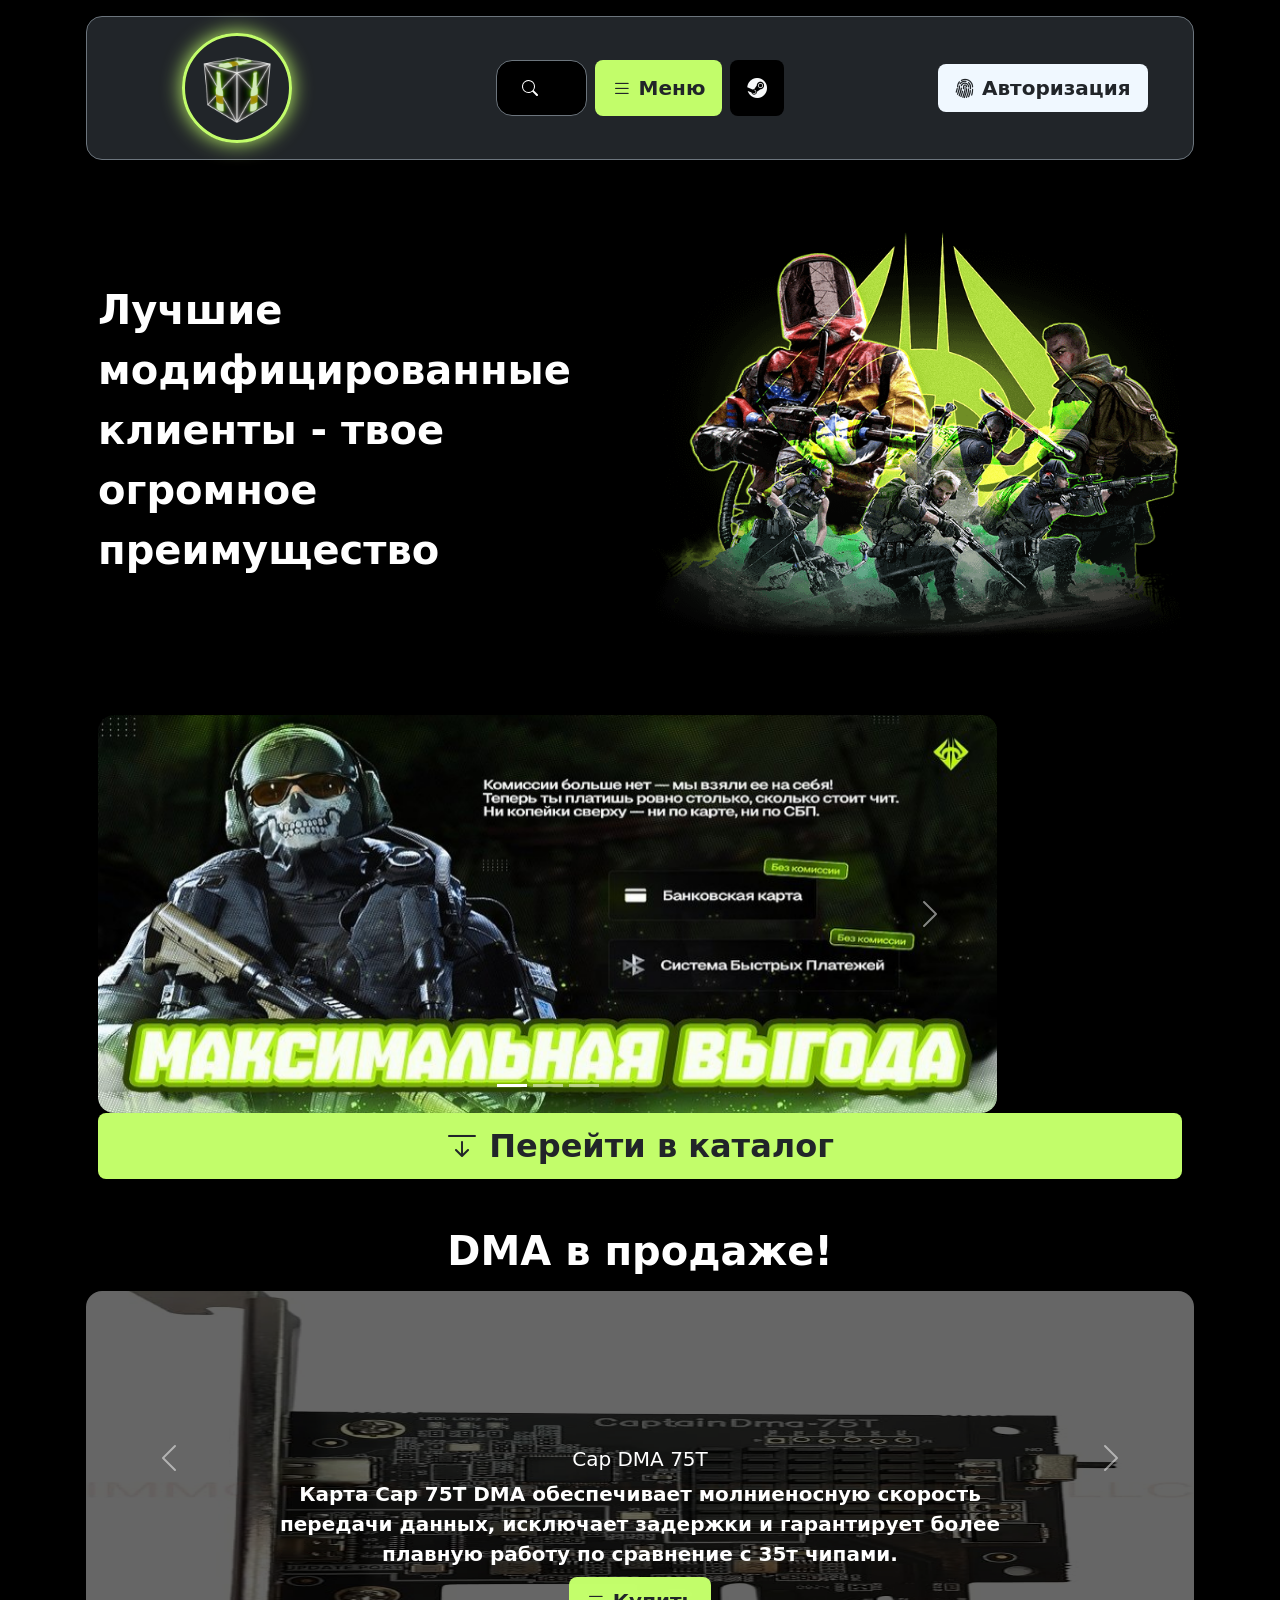
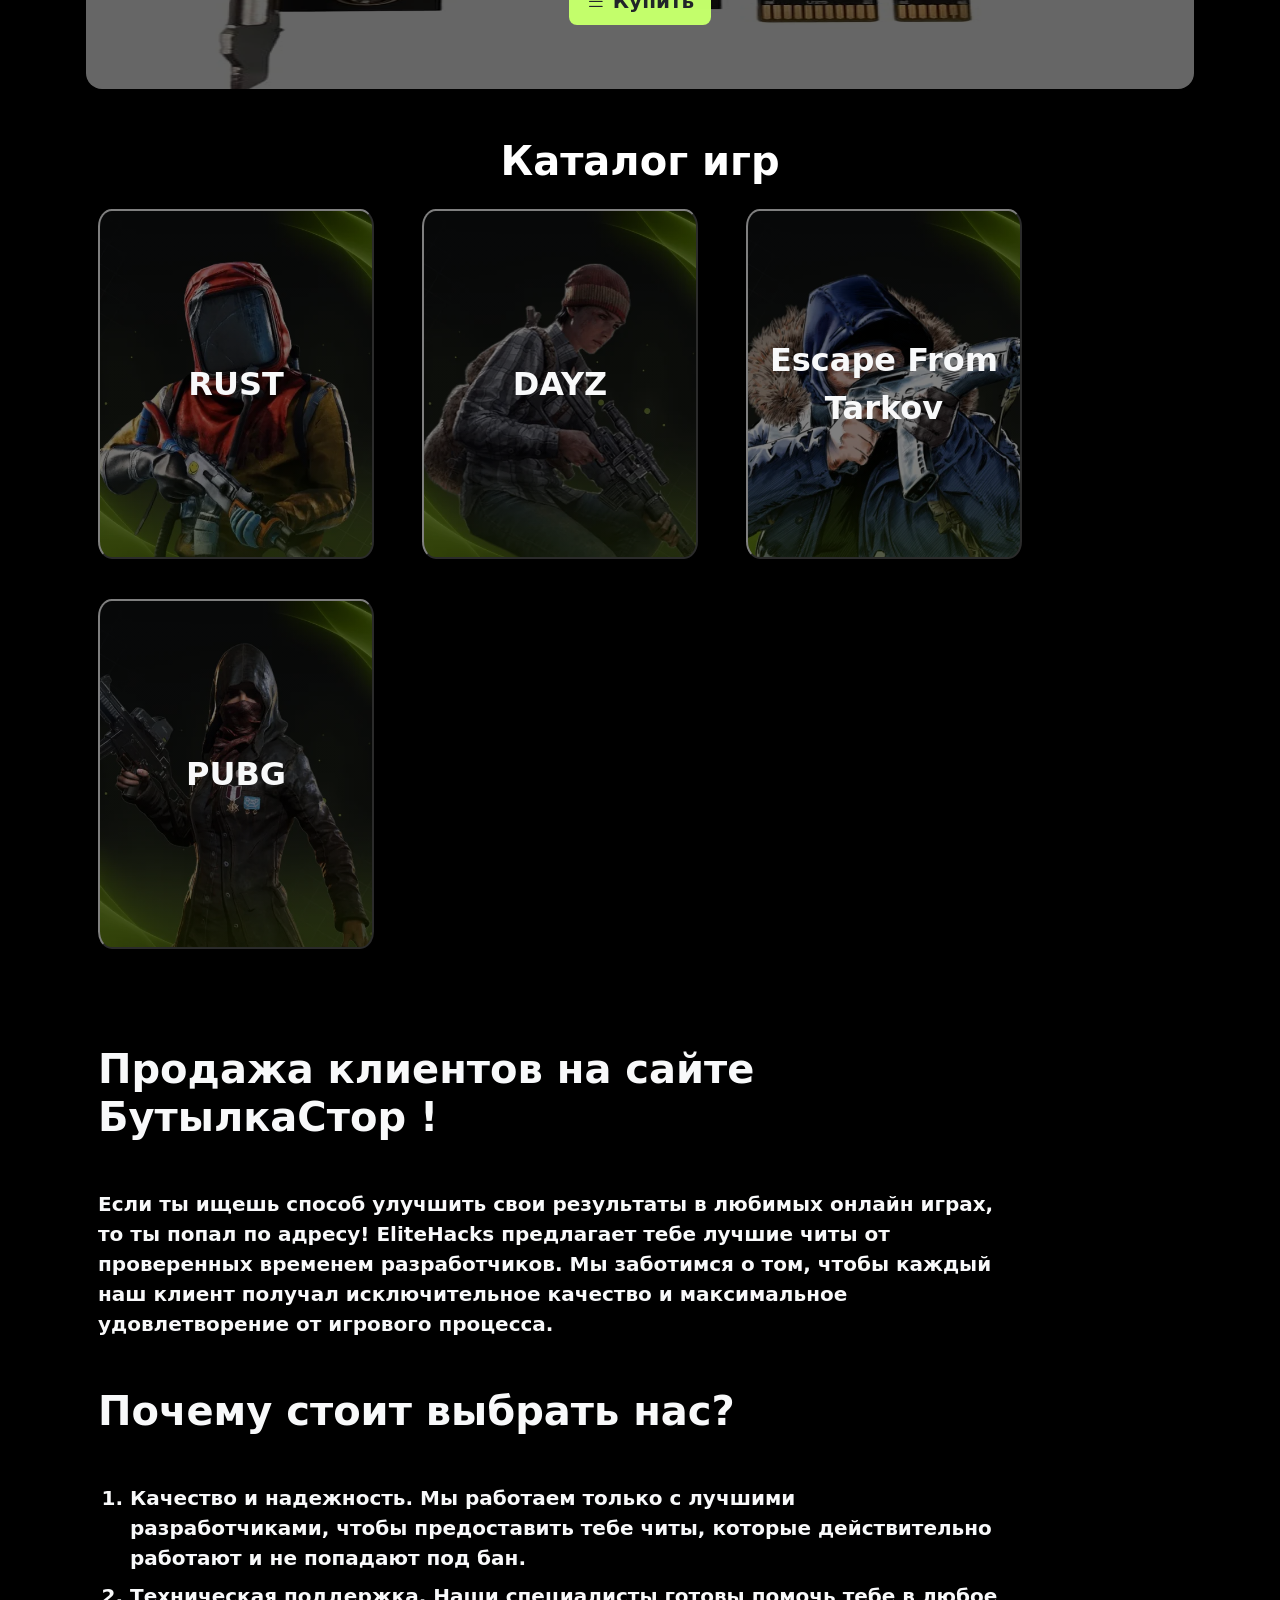
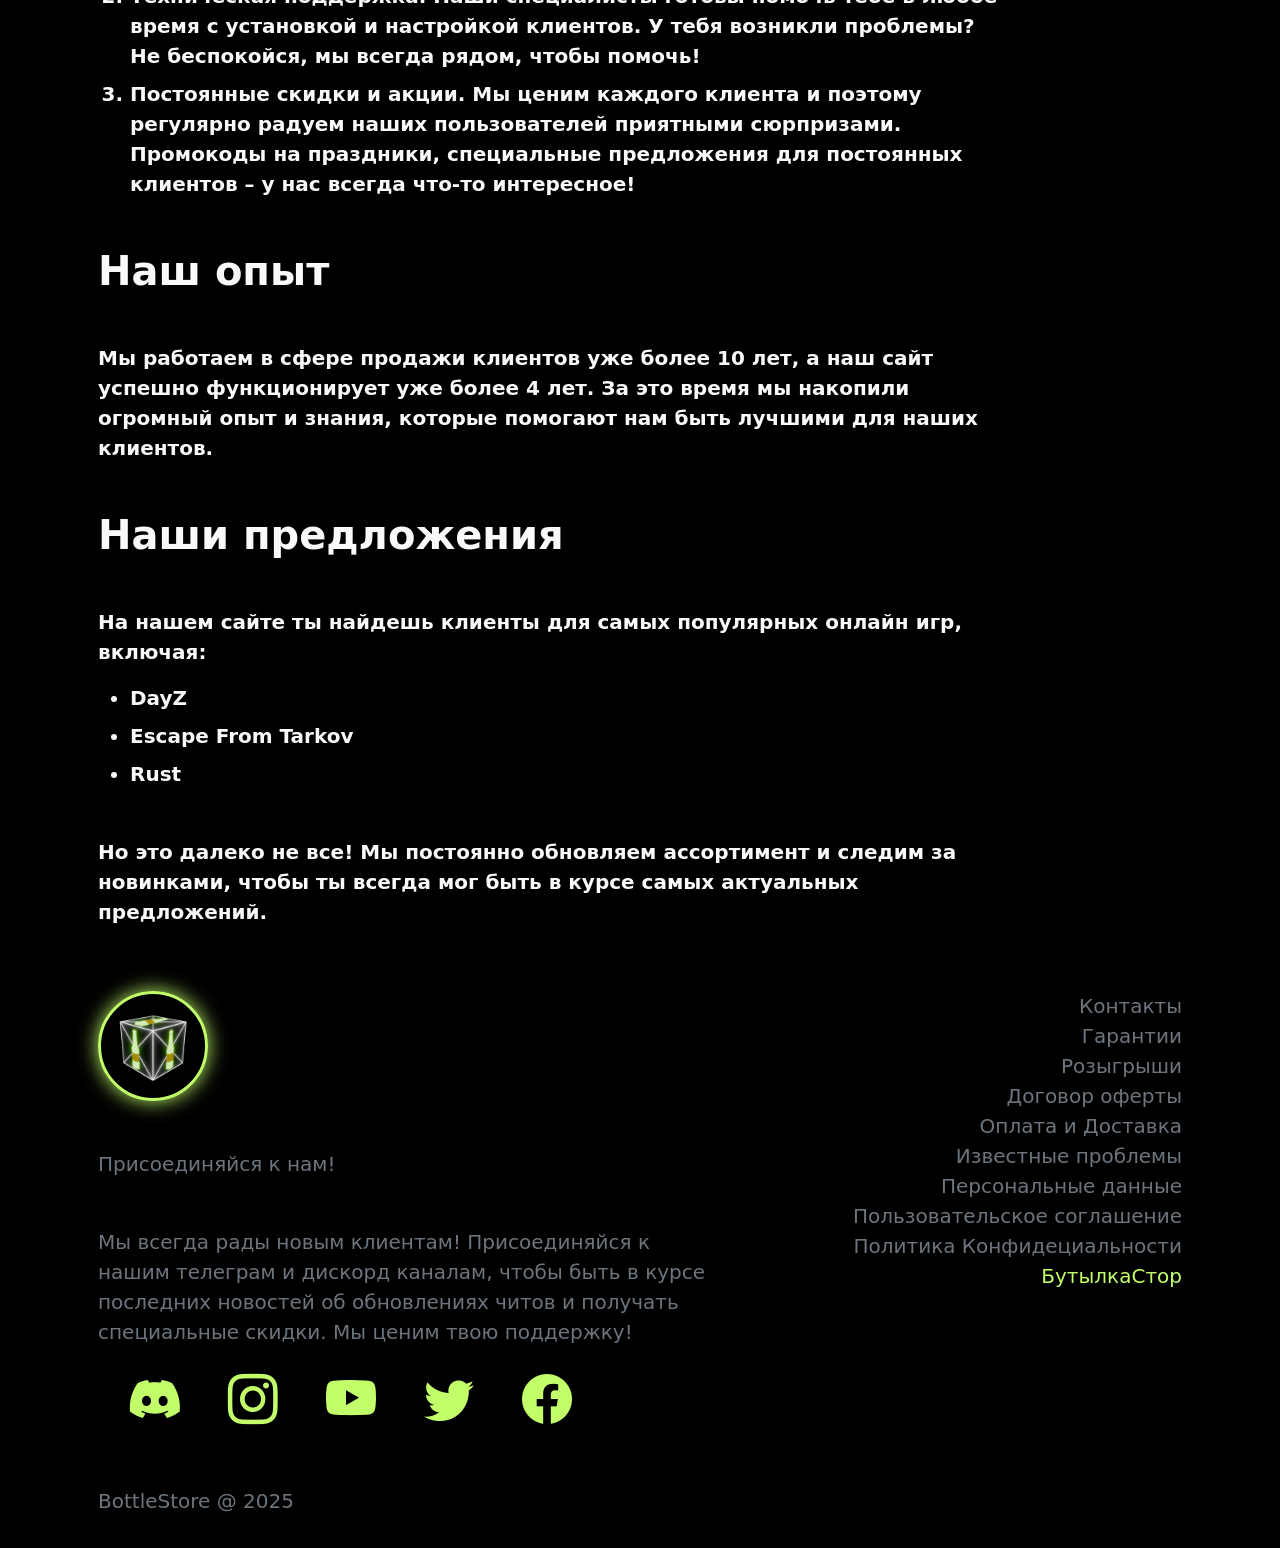
==== main.html @ 8db5f469 "Вёрстка" ====
<!DOCTYPE html>
<html lang="ru">
  <head>
    <meta charset="UTF-8" />
    <meta name="viewport" content="width=device-width, initial-scale=1.0" />
    <link rel="icon" type="image/png" href="img/logo.png" />
    <title>БутылкаСтор</title>
    <link
      rel="stylesheet"
      href="https://cdn.jsdelivr.net/npm/bootstrap@5.3.0/dist/css/bootstrap.min.css"
    />
    <link
      rel="stylesheet"
      href="https://cdn.jsdelivr.net/npm/bootstrap-icons@1.10.0/font/bootstrap-icons.css"
    />
    <link rel="stylesheet" href="css/main.css" />
  </head>
  <body>
    <!-- Контент контейнер -->
    <div class="content container p-3">
      <header
        class="container-fluid border border-secondary rounded-4 p-3 bg-dark"
      >
        <div class="container text-center">
          <div class="row align-items-center">
            <!-- Контейнер с логотипом -->
            <div class="col d-flex justify-content-center">
              <div class="borderLogo">
                <img src="img/logo.png" class="w-100 h-100" alt="Логотип" />
              </div>
            </div>
            <!-- Контейнер с кнопками для навигации -->
            <div class="col-md-6 d-flex justify-content-center gap-2">
              <!-- Кнопка поиска -->
              <nav
                class="navbar bg-black border border-secondary rounded-4 test1"
              >
                <form class="container-fluid">
                  <div class="input-group">
                    <span
                      class="input-group-text bg-black text-light border border-black"
                      id="basic-addon1"
                      ><svg
                        xmlns="http://www.w3.org/2000/svg"
                        width="16"
                        height="16"
                        fill="currentColor"
                        class="bi bi-search"
                        viewBox="0 0 16 16"
                      >
                        <path
                          d="M11.742 10.344a6.5 6.5 0 1 0-1.397 1.398h-.001q.044.06.098.115l3.85 3.85a1 1 0 0 0 1.415-1.414l-3.85-3.85a1 1 0 0 0-.115-.1zM12 6.5a5.5 5.5 0 1 1-11 0 5.5 5.5 0 0 1 11 0"
                        />
                      </svg>
                    </span>
                    <input
                      type="search"
                      class="form-control bg-black text-light border border-black searchInput fw-bold"
                      placeholder="Поисковый запрос"
                      aria-describedby="basic-addon1"
                    />
                  </div>
                </form>
              </nav>
              <!-- Кнопка меню -->
              <button
                class="btn btn-lg color-btn glow-btn bi-list fw-bold"
                type="submit"
              >
                Меню
              </button>
              <!-- Кнопка пополнение по стиму -->
              <button
                class="btn btn-lg glow-btn bi-steam bg-black text-light"
                type="submit"
              ></button>
            </div>
            <!-- Контейнер с кнопкой авторизации -->
            <div class="col d-flex justify-content-center">
              <button
                class="btn-auth btn btn-lg glow-btn bi-list bi-fingerprint fw-bold"
                data-bs-toggle="modal"
                data-bs-target="#authModal"
                type="submit"
              >
                Авторизация
              </button>
            </div>
          </div>
        </div>
      </header>
      <!-- Промо секция -->
      <div class="container text-start pt-5 fs-1 fw-bold">
        <div class="row">
          <div class="col text-start d-flex align-items-center">
            <p>Лучшие модифицированные клиенты - твое огромное преимущество</p>
          </div>
          <div class="col">
            <img src="img/promo-image.png" class="w-100 h-100" alt="Логотип" />
          </div>
        </div>
      </div>
      <!-- Контейнер со слайдером и кнопкой -->
      <div class="container pt-5 fs-3 fw-bold">
        <div class="row">
          <!-- Колонка со слайдером -->
          <div class="col-md-10">
            <div id="carouselExampleCaptions" class="carousel slide">
              <!-- Контейнер с кнопками индикаторами снизу слайдеров -->
              <div class="carousel-indicators">
                <!-- Кнопка индикации 1 -->
                <button
                  type="button"
                  data-bs-target="#carouselExampleCaptions"
                  data-bs-slide-to="0"
                  class="active"
                  aria-current="true"
                  aria-label="Slide 1"
                ></button>
                <!-- Кнопка индикации 2 -->
                <button
                  class="sliderShadow"
                  type="button"
                  data-bs-target="#carouselExampleCaptions"
                  data-bs-slide-to="1"
                  aria-label="Slide 2"
                ></button>
                <!-- Кнопка индикации 3 -->
                <button
                  type="button"
                  data-bs-target="#carouselExampleCaptions"
                  data-bs-slide-to="2"
                  aria-label="Slide 3"
                ></button>
              </div>
              <!-- Контейнер со слайдерами -->
              <div class="carousel-inner rounded-4">
                <!-- Слайдер 1 -->
                <div class="carousel-item active">
                  <img src="img/slide1.jpeg" class="d-block w-100" alt="..." />
                </div>
                <!-- Слайдер 2 -->
                <div class="carousel-item">
                  <img src="img/slide2.jpeg" class="d-block w-100" alt="..." />
                </div>
                <!-- Слайдер 3 -->
                <div class="carousel-item">
                  <img src="img/slide3.jpeg" class="d-block w-100" alt="..." />
                </div>
              </div>
              <!-- Кнопка предыдущий слайдер -->
              <button
                class="carousel-control-prev"
                type="button"
                data-bs-target="#carouselExampleCaptions"
                data-bs-slide="prev"
              >
                <span
                  class="carousel-control-prev-icon"
                  aria-hidden="true"
                ></span>
                <span class="visually-hidden">Предыдущий</span>
              </button>
              <!-- Кнопка следующий слайдер -->
              <button
                class="carousel-control-next"
                type="button"
                data-bs-target="#carouselExampleCaptions"
                data-bs-slide="next"
              >
                <span
                  class="carousel-control-next-icon"
                  aria-hidden="true"
                ></span>
                <span class="visually-hidden">Следующий</span>
              </button>
            </div>
          </div>
          <!-- Колонка справа от слайдера -->
          <div class="col">
            <button
              class="glow-btn btn w-100 h-100 btn-lg color-btn glow-btn fw-bold fs-2 bi-arrow-bar-down"
              type="submit"
            >
              Перейти в каталог
            </button>
          </div>
        </div>
      </div>
      <!-- Контейнер DMA предложений -->
      <div
        id="productCarousel"
        class="carousel slide mt-5 text-center"
        data-bs-ride="carousel"
        data-bs-interval="5000"
      >
        <h2 class="fw-bold fs-1 mb-3">DMA в продаже!</h2>
        <div class="carousel-inner rounded-4 fw-bold fs-5 mb-3">
          <div class="carousel-item active">
            <img src="img/dma1.png" class="d-block w-100" />
            <div
              class="carousel-caption d-flex flex-column align-items-center justify-content-end text-center text-white mb-4"
            >
              <h5>Cap DMA 75T</h5>
              <p class="mb-2">
                Карта Cap 75T DMA обеспечивает молниеносную скорость передачи
                данных, исключает задержки и гарантирует более плавную работу по
                сравнение с 35т чипами.
              </p>
              <button class="btn btn-lg color-btn glow-btn bi-list fw-bold">
                Купить
              </button>
            </div>
          </div>
          <div class="carousel-item">
            <img src="img/dma2.png" class="d-block w-100" />
            <div
              class="carousel-caption d-flex flex-column align-items-center justify-content-end text-center text-white mb-4"
            >
              <h5>StarkDMA 75T</h5>
              <p class="mb-2">
                StarkDMA 75t обеспечивает молниеносную скорость передачи данных,
                исключает задержки и гарантирует более плавную работу по
                сравнение с 35т чипами на (3-7% выше по факту)
              </p>
              <button class="btn btn-lg color-btn glow-btn bi-list fw-bold">
                Купить
              </button>
            </div>
          </div>
          <div class="carousel-item">
            <img src="img/dma3.png" class="d-block w-100" />
            <div
              class="carousel-caption d-flex flex-column align-items-center justify-content-end text-center text-white mb-4"
            >
              <h5>Captain DMA 4.0</h5>
              <p class="mb-2">
                Плата Captain DMA 4-го поколения PCIe содержит чип FPGA серии
                Xilinx® 7 Artix-7 35T, который обеспечивает плавную и быструю
                обработку данных.
              </p>
              <button class="btn btn-lg color-btn glow-btn bi-list fw-bold">
                Купить
              </button>
            </div>
          </div>
        </div>
        <button
          class="carousel-control-prev"
          type="button"
          data-bs-target="#productCarousel"
          data-bs-slide="prev"
        >
          <span class="carousel-control-prev-icon" aria-hidden="true"></span>
          <span class="visually-hidden">Назад</span>
        </button>
        <button
          class="carousel-control-next"
          type="button"
          data-bs-target="#productCarousel"
          data-bs-slide="next"
        >
          <span class="carousel-control-next-icon" aria-hidden="true"></span>
          <span class="visually-hidden">Вперёд</span>
        </button>
      </div>
      <!-- Контейнер каталога -->
      <h2 class="container-fluid text-center mt-5 fw-bold fs-1">Каталог игр</h2>
      <div class="container d-flex justify-content-center">
        <div class="row gap-4">
          <div class="cardHW col-6 col-sm-4 w-40 mt-3">
            <button
              style="
                background-image: linear-gradient(
                    rgba(0, 0, 0, 0.5),
                    rgba(0, 0, 0, 0.5)
                  ),
                  url('img/card1.png');
                background-repeat: no-repeat;
                background-position: center;
                background-size: cover;
              "
              class="card-btn w-100 h-100 text-light fw-bold fs-2"
              type="submit"
            >
              RUST
            </button>
          </div>
          <div class="cardHW col-6 col-sm-4 w-40 mt-3">
            <button
              style="
                background-image: linear-gradient(
                    rgba(0, 0, 0, 0.5),
                    rgba(0, 0, 0, 0.5)
                  ),
                  url('img/card2.png');
                background-repeat: no-repeat;
                background-position: center;
                background-size: cover;
              "
              class="card-btn w-100 h-100 text-light fw-bold fs-2"
              type="submit"
            >
              DAYZ
            </button>
          </div>
          <div class="cardHW col-6 col-sm-4 w-40 mt-3">
            <button
              style="
                background-image: linear-gradient(
                    rgba(0, 0, 0, 0.5),
                    rgba(0, 0, 0, 0.5)
                  ),
                  url('img/card3.png');
                background-repeat: no-repeat;
                background-position: center;
                background-size: cover;
              "
              class="card-btn w-100 h-100 text-light fw-bold fs-2"
              type="submit"
            >
              Escape From Tarkov
            </button>
          </div>
          <div class="cardHW col-6 col-sm-4 w-40 mt-3">
            <button
              style="
                background-image: linear-gradient(
                    rgba(0, 0, 0, 0.5),
                    rgba(0, 0, 0, 0.5)
                  ),
                  url('img/card4.png');
                background-repeat: no-repeat;
                background-position: center;
                background-size: cover;
              "
              class="card-btn w-100 h-100 text-light fw-bold fs-2"
              type="submit"
            >
              PUBG
            </button>
          </div>
        </div>
      </div>
      <!-- Контейнер информации -->
      <div class="container mt-5 fs-5">
        <div class="row justify-content-start">
          <div class="col-md-10 text-start">
            <!-- Первая инфа -->
            <h2 class="mt-5 text-light fs-1 fw-bold">
              Продажа клиентов на сайте БутылкаСтор !
            </h2>
            <p class="mt-5 text-light fw-bold">
              Если ты ищешь способ улучшить свои результаты в любимых онлайн
              играх, то ты попал по адресу! EliteHacks предлагает тебе лучшие
              читы от проверенных временем разработчиков. Мы заботимся о том,
              чтобы каждый наш клиент получал исключительное качество и
              максимальное удовлетворение от игрового процесса.
            </p>
            <!-- Вторая инфа -->
            <h2 class="mt-5 text-light fs-1 fw-bold">
              Почему стоит выбрать нас?
            </h2>
            <ol class="mt-5 text-light fw-bold">
              <li class="mt-2 text-light fw-bold">
                Качество и надежность. Мы работаем только с лучшими
                разработчиками, чтобы предоставить тебе читы, которые
                действительно работают и не попадают под бан.
              </li>
              <li class="mt-2 text-light fw-bold">
                Техническая поддержка. Наши специалисты готовы помочь тебе в
                любое время с установкой и настройкой клиентов. У тебя возникли
                проблемы? Не беспокойся, мы всегда рядом, чтобы помочь!
              </li>
              <li class="mt-2 text-light fw-bold">
                Постоянные скидки и акции. Мы ценим каждого клиента и поэтому
                регулярно радуем наших пользователей приятными сюрпризами.
                Промокоды на праздники, специальные предложения для постоянных
                клиентов – у нас всегда что-то интересное!
              </li>
            </ol>
            <!-- Третья инфа -->
            <h2 class="mt-5 text-light fs-1 fw-bold">Наш опыт</h2>
            <p class="mt-5 text-light fw-bold">
              Мы работаем в сфере продажи клиентов уже более 10 лет, а наш сайт
              успешно функционирует уже более 4 лет. За это время мы накопили
              огромный опыт и знания, которые помогают нам быть лучшими для
              наших клиентов.
            </p>
            <!-- Четвертая инфа -->
            <h2 class="mt-5 text-light fs-1 fw-bold">Наши предложения</h2>
            <p class="mt-5 text-light fw-bold">
              На нашем сайте ты найдешь клиенты для самых популярных онлайн игр,
              включая:
            </p>
            <ul>
              <li class="mt-2 text-light fw-bold">DayZ</li>
              <li class="mt-2 text-light fw-bold">Escape From Tarkov</li>
              <li class="mt-2 text-light fw-bold">Rust</li>
            </ul>
            <p class="mt-5 text-light fw-bold">
              Но это далеко не все! Мы постоянно обновляем ассортимент и следим
              за новинками, чтобы ты всегда мог быть в курсе самых актуальных
              предложений.
            </p>
          </div>
        </div>
      </div>
      <!-- Подвал -->
      <footer>
        <div class="container mt-5 fs-5">
          <div class="row justify-content-start">
            <div class="col-md-7 text-start">
              <div class="borderLogo">
                <img src="img/logo.png" class="w-100 h-100" alt="Логотип" />
              </div>
              <p class="mt-5 text-secondary">Присоединяйся к нам!</p>
              <p class="mt-5 text-secondary">
                Мы всегда рады новым клиентам! Присоединяйся к нашим телеграм и
                дискорд каналам, чтобы быть в курсе последних новостей об
                обновлениях читов и получать специальные скидки. Мы ценим твою
                поддержку!
              </p>
              <ul class="d-flex gap-5">
                <i class="bi bi-discord iconColor"></i>
                <i class="bi bi-instagram iconColor"></i>
                <i class="bi bi-youtube iconColor"></i>
                <i class="bi bi-twitter iconColor"></i>
                <i class="bi bi-facebook iconColor"></i>
              </ul>
              <p class="mt-5 text-secondary">BottleStore @ 2025</p>
            </div>
            <div class="col-md-5 text-end">
              <ul>
                <li><a class="text-secondary" href="#">Контакты</a></li>
                <li><a class="text-secondary" href="#">Гарантии</a></li>
                <li><a class="text-secondary" href="#">Розыгрыши</a></li>
                <li><a class="text-secondary" href="#">Договор оферты</a></li>
                <li>
                  <a class="text-secondary" href="#">Оплата и Доставка</a>
                </li>
                <li>
                  <a class="text-secondary" href="#">Известные проблемы</a>
                </li>
                <li>
                  <a class="text-secondary" href="#">Персональные данные</a>
                </li>
                <li>
                  <a class="text-secondary" href="#"
                    >Пользовательское соглашение</a
                  >
                </li>
                <li>
                  <a class="text-secondary" href="#"
                    >Политика Конфидециальности</a
                  >
                </li>
                <li>
                  <a style="color: rgba(196, 255, 107, 0.993)" href="#"
                    >БутылкаСтор</a
                  >
                </li>
              </ul>
            </div>
          </div>
        </div>
      </footer>
      <!-- Модальные окна -->
      <div
        class="modal fade"
        id="authModal"
        tabindex="-1"
        aria-labelledby="authModalLabel"
        aria-hidden="true"
      >
        <div class="modal-dialog modal-dialog-centered">
          <div class="modal-dialog">
            <div
              class="modal-content d-flex justify-content-center text-center bg-dark p-3"
            >
              <div class="card-header text-start">
                <h5 class="text-secondary fs-4">Авторизация</h5>
              </div>
              <div class="modal-body fs-5">
                <div class="container-fluid">
                  <div class="d-flex w-50 text-start gap-5">
                    <i class="bi bi-emoji-sunglasses iconColor"></i>
                    <h2 class="textColor">Добро пожаловать!</h2>
                  </div>
                  <div class="mb-3">
                    <label for="email" class="form-label"
                      >Введите вашу почту:</label
                    >
                    <input
                      type="email"
                      class="form-control w-75 mx-auto p-2 fs-5 bg-dark AuthInput text-light"
                      id="email"
                      name="email"
                      placeholder="Введите ваш Email адрес"
                      required
                    />
                  </div>
                  <div class="mb-3">
                    <label for="password" class="form-label"
                      >Введите ваш пароль:</label
                    >
                    <input
                      type="password"
                      class="form-control w-75 mx-auto p-2 fs-5 bg-dark AuthInput text-light"
                      id="password"
                      name="password"
                      placeholder="Введите ваш пароль"
                      required
                    />
                  </div>
                </div>
              </div>
              <div class="modal-footer d-flex justify-content-center">
                <button
                  type="button"
                  class="btn btn-lg bg-primary color-btn glow-btn fw-bold"
                >
                  Войти
                </button>
                <button
                  type="button"
                  class="btn btn-lg bg-danger color-btn glow-btn fw-bold"
                >
                  Зарегистрироваться
                </button>
              </div>
            </div>
          </div>
        </div>
      </div>
      <!-- Конец контент контейнера -->
    </div>
    <!-- Подключение скриптов -->
    <script src="https://thecode.media/wp-content/uploads/2019/12/snowfall2020.js"></script>
    <script
      src="https://cdn.jsdelivr.net/npm/bootstrap@5.3.8/dist/js/bootstrap.bundle.min.js"
      integrity="sha384-FKyoEForCGlyvwx9Hj09JcYn3nv7wiPVlz7YYwJrWVcXK/BmnVDxM+D2scQbITxI"
      crossorigin="anonymous"
    ></script>
    <script src="js/script.js"></script>
  </body>
</html>
---- css/main.css ----
* {
  box-sizing: border-box;
  margin: 0;
  padding: 0;
  color: white;
}
body {
  min-height: 100vh;
  background-color: #0e0f11;
  margin: 0;
  padding: 0;
  background: #000;
  color: white;
  min-height: 200vh;
  overflow-x: hidden;
}
header {
  color: whitesmoke;
}
.borderLogo {
  display: flex;
  justify-content: center;
  align-items: center;
  width: 110px;
  height: 110px;
  border: solid 3px rgba(196, 255, 107, 0.993);
  border-radius: 100%;
  box-shadow: 0px 0px 20px rgba(196, 255, 107, 0.993);
}
.color-btn {
  background-color: rgba(196, 255, 107, 0.993);
}
.btn {
  transition: box-shadow 0.3s ease, background-color 0.3 ease !important;
}

.btn:hover,
.btn:focus,
.btn:active,
.btn.active {
  background-color: rgba(196, 255, 107, 0.993) !important;
  color: #222222 !important;
  border-color: rgba(196, 255, 107, 0.993) !important;
  box-shadow: 0px 0px 15px rgba(196, 255, 107, 0.993) !important;
  transition: all 0.3s linear;
}
/* Класс для инпута */
.searchInput,
.searchInput::placeholder {
  padding-left: 10px;
  box-shadow: none !important;
  color: white;
  border: none;
}
.searchInput {
  width: 1px !important;
}
.test1:hover {
  .searchInput {
    width: 150px !important;
  }
}
.searchInput:hover {
  width: 100px;
}
.btn-auth {
  background-color: aliceblue;
}
/* Для слайдера */
.carousel-item img {
  width: 958px;
  height: 398px;
}
/* Для карточек каталога */
.cardHW {
  width: 300px;
  height: 350px;
}
.card-btn {
  background: transparent;
  border: 3px solid rgba(128, 128, 128, 0.993) transparent;
  border-color: rgba(128, 128, 128, 0.993);
  border-radius: 5%;
  transition: 0.3s ease;
}
.card-btn:hover {
  border-color: rgba(196, 255, 107, 0.993);
}
/* Цвет для текста */
.textColor {
  color: rgba(196, 255, 107, 0.993);
  text-shadow: 0px 0px 15px rgba(196, 255, 107, 0.993);
}
/* Настройки для иконок */
.iconColor {
  color: rgba(196, 255, 107, 0.993);
  text-shadow: transparent;
  font-size: 50px;
  transition: 0.3s ease;
}
.iconColor:hover {
  text-shadow: 0px 0px 30px rgba(196, 255, 107, 0.993);
  cursor: pointer;
}
/* Настройки для инпутов*/
.AuthInput {
  border-color: rgba(128, 128, 128, 0.993) !important;
  box-shadow: none !important;
}
.AuthInput::placeholder {
  color: rgba(128, 128, 128, 0.993) !important;
}
.AuthInput:hover,
.AuthInput:focus {
  border-color: rgba(196, 255, 107, 0.993) !important;
  box-shadow: 0px 0px 15px rgba(196, 255, 107, 0.993) !important;
}
/* Подвал */
footer ul {
  list-style-type: none;
}
footer a {
  text-decoration: none;
}
footer a:hover {
  color: aliceblue !important;
}
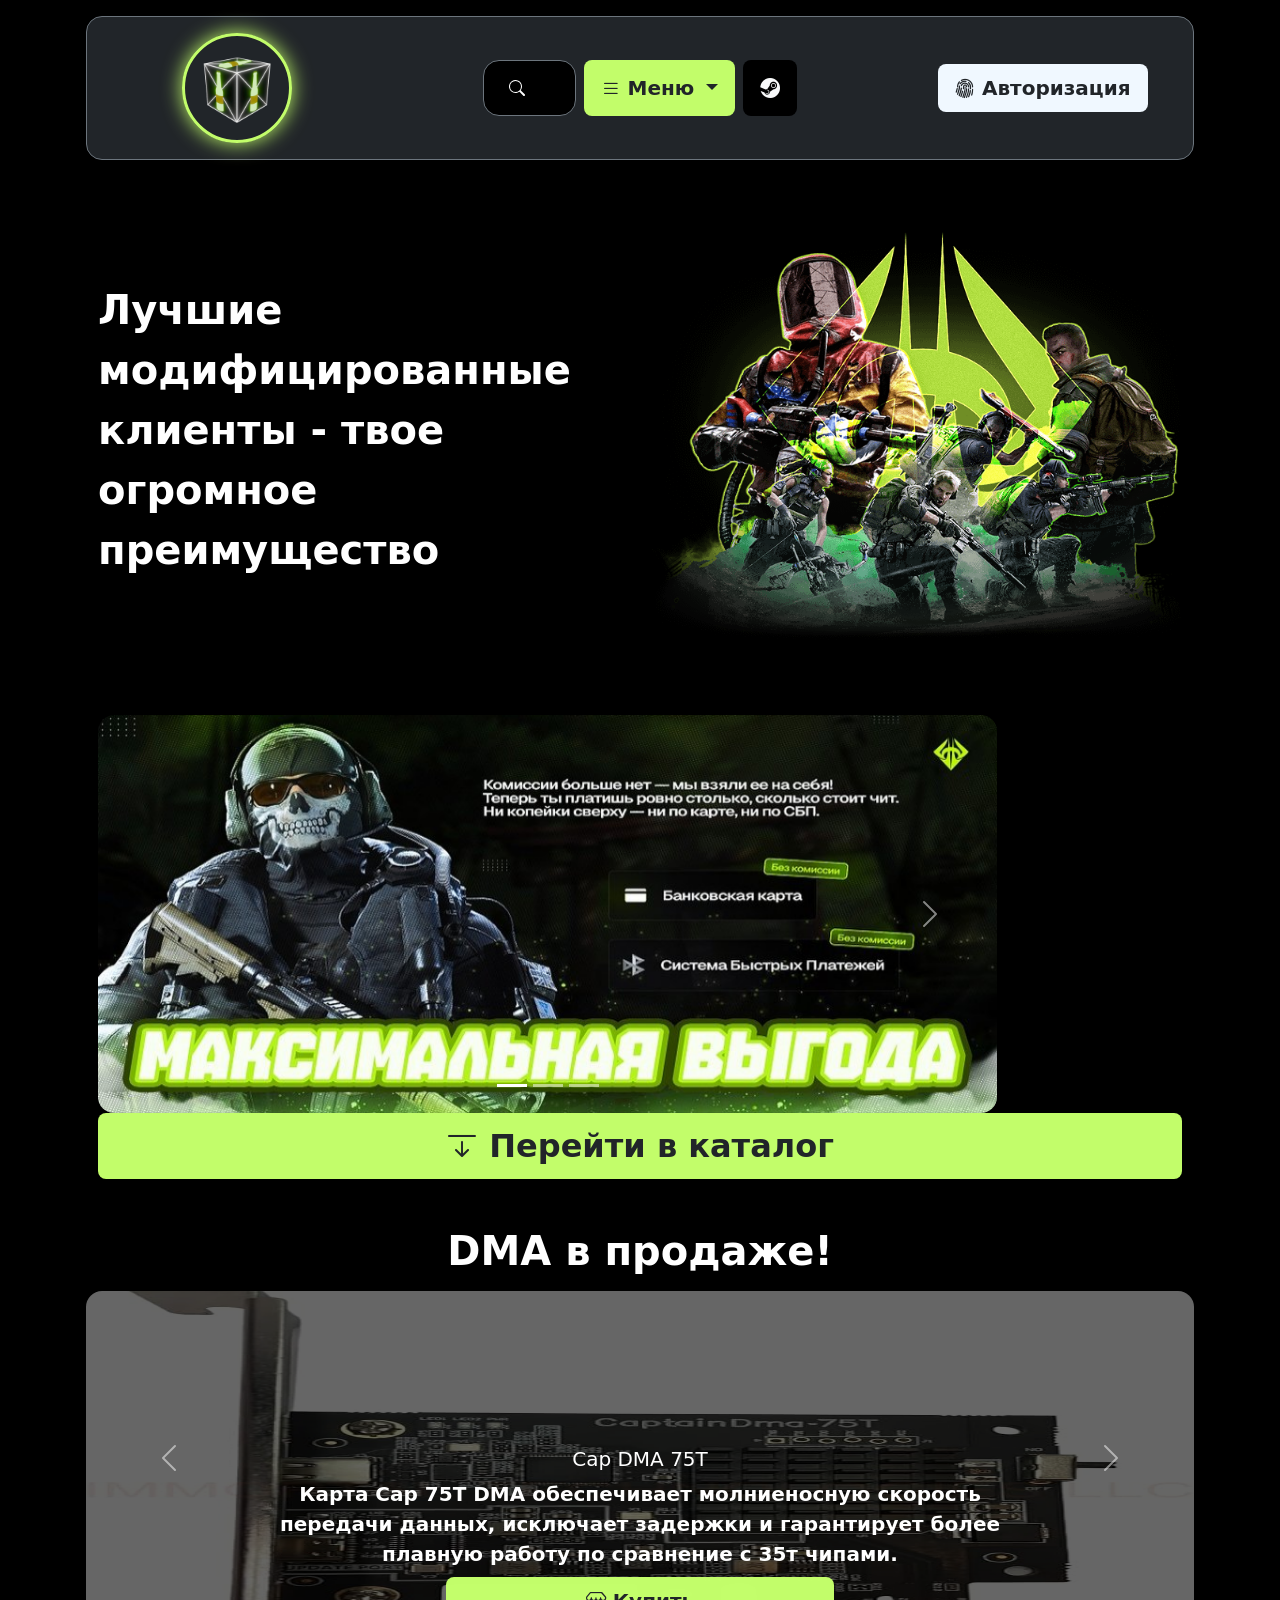
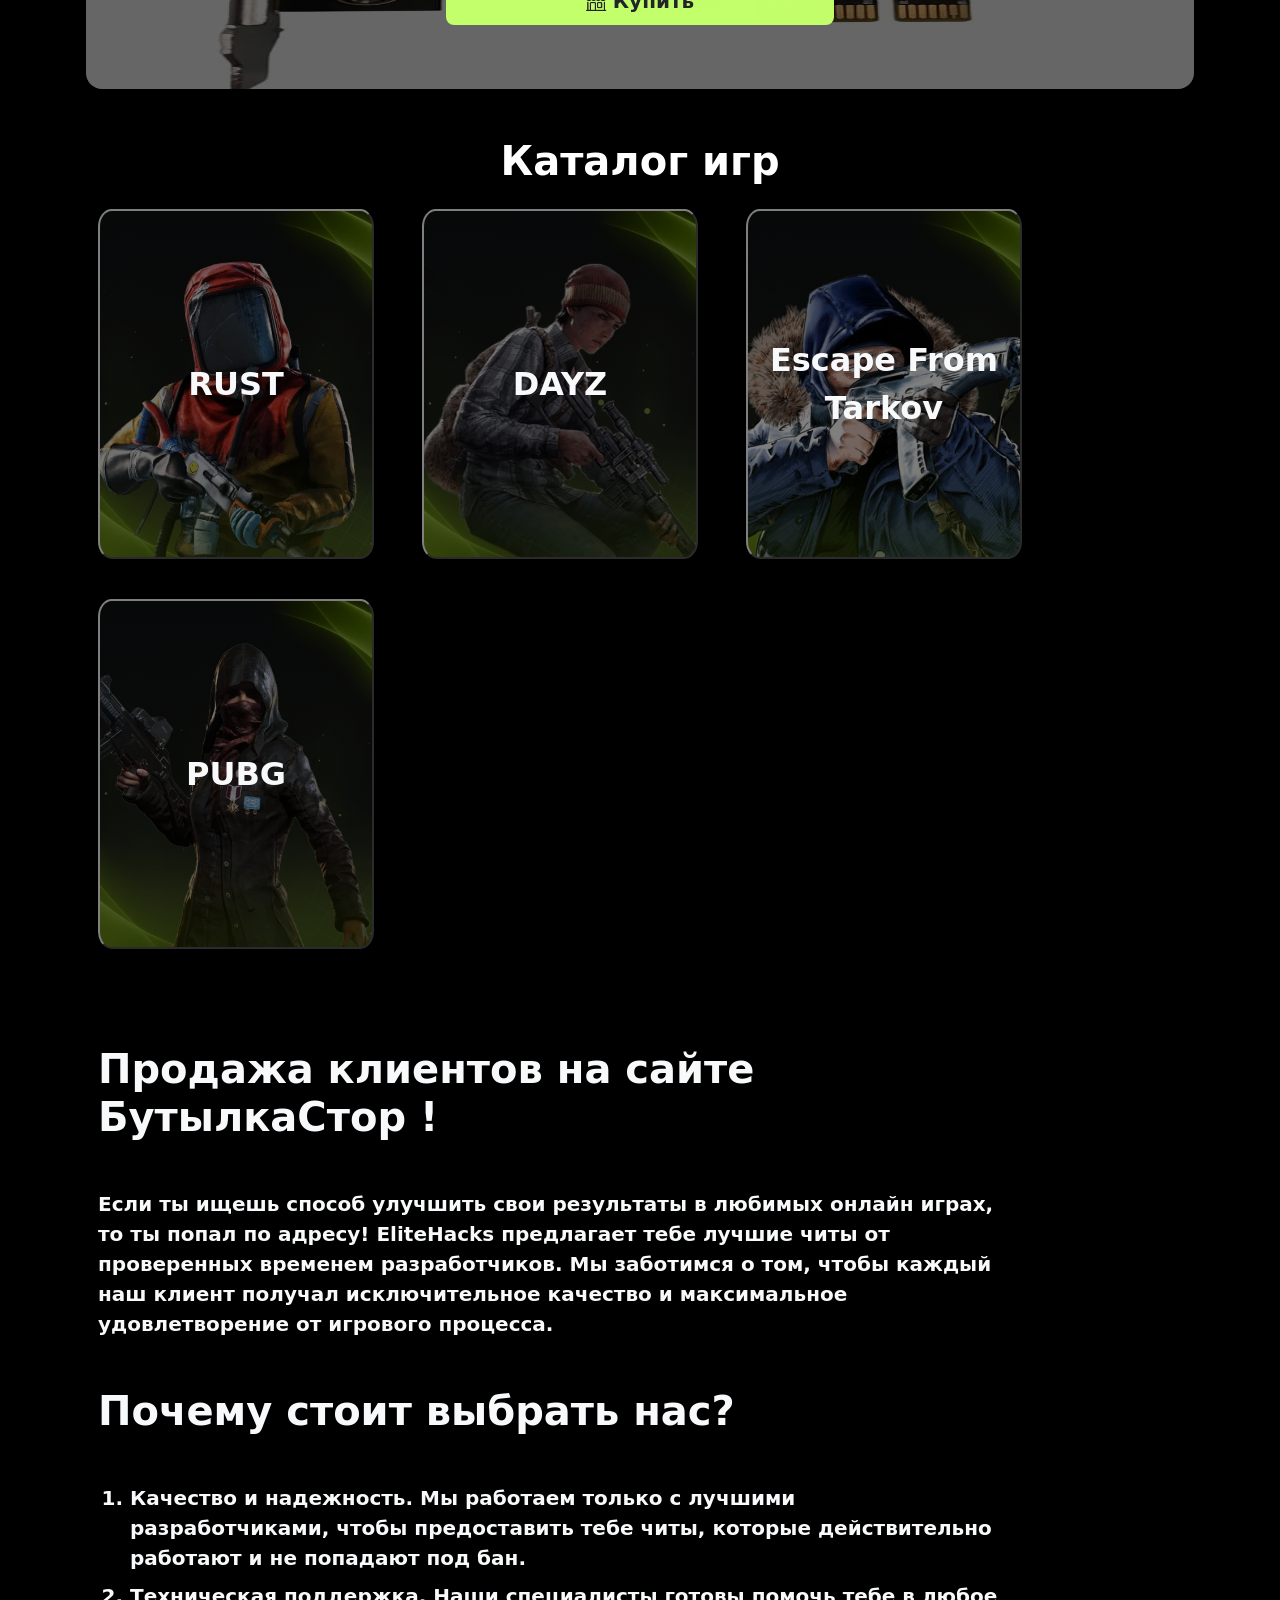
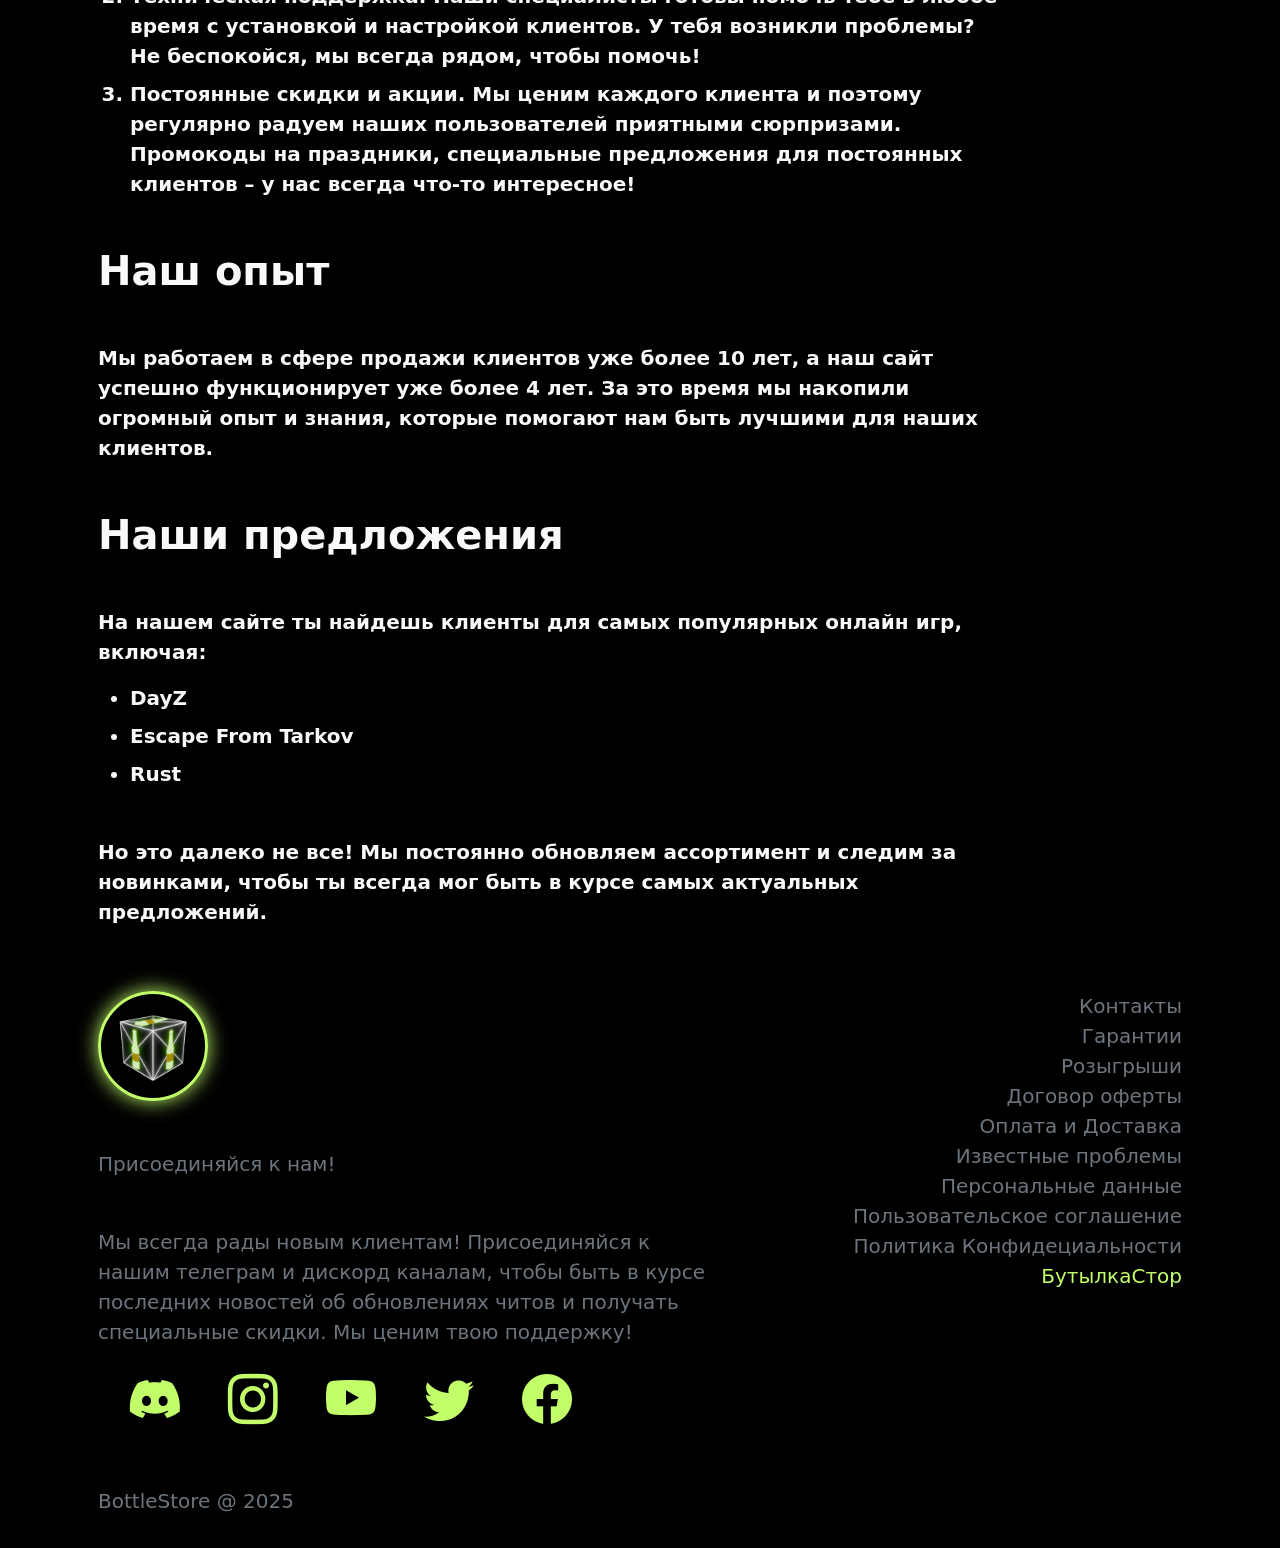
==== commit 1fc25225: "Добавлена анимация для поиска, добавлено выплывающее окно меню, а так же добавлено модальное окно по" ====
--- a/main.html
+++ b/main.html
@@ -55,7 +55,7 @@
                     </span>
                     <input
                       type="search"
-                      class="form-control bg-black text-light border border-black searchInput fw-bold"
+                      class="form-control bg-black text-light border border-black searchInput fw-bold text-start"
                       placeholder="Поисковый запрос"
                       aria-describedby="basic-addon1"
                     />
@@ -64,14 +64,41 @@
               </nav>
               <!-- Кнопка меню -->
               <button
-                class="btn btn-lg color-btn glow-btn bi-list fw-bold"
+                class="btn btn-lg color-btn glow-btn bi-list fw-bold dropdown-toggle"
                 type="submit"
+                data-bs-toggle="dropdown"
+                aria-expanded="false"
               >
                 Меню
               </button>
+              <ul class="dropdown-menu bg-dark dropdownMenu">
+                <li>
+                  <a
+                    class="dropdown-item text-light fw-bold fs-5 text-center"
+                    href="#"
+                    >Каталог</a
+                  >
+                </li>
+                <li>
+                  <a
+                    class="dropdown-item text-light fw-bold fs-5 text-center"
+                    href="#"
+                    >DMA</a
+                  >
+                </li>
+                <li>
+                  <a
+                    class="dropdown-item text-light fw-bold fs-5 text-center"
+                    href="#"
+                    >О нас</a
+                  >
+                </li>
+              </ul>
               <!-- Кнопка пополнение по стиму -->
               <button
                 class="btn btn-lg glow-btn bi-steam bg-black text-light"
+                data-bs-toggle="modal"
+                data-bs-target="#steamModal"
                 type="submit"
               ></button>
             </div>
@@ -207,7 +234,9 @@
                 данных, исключает задержки и гарантирует более плавную работу по
                 сравнение с 35т чипами.
               </p>
-              <button class="btn btn-lg color-btn glow-btn bi-list fw-bold">
+              <button
+                class="btn btn-lg color-btn w-50 glow-btn bi-shop fw-bold"
+              >
                 Купить
               </button>
             </div>
@@ -223,7 +252,9 @@
                 исключает задержки и гарантирует более плавную работу по
                 сравнение с 35т чипами на (3-7% выше по факту)
               </p>
-              <button class="btn btn-lg color-btn glow-btn bi-list fw-bold">
+              <button
+                class="btn btn-lg color-btn w-50 glow-btn bi-shop fw-bold"
+              >
                 Купить
               </button>
             </div>
@@ -239,7 +270,9 @@
                 Xilinx® 7 Artix-7 35T, который обеспечивает плавную и быструю
                 обработку данных.
               </p>
-              <button class="btn btn-lg color-btn glow-btn bi-list fw-bold">
+              <button
+                class="btn btn-lg color-btn w-50 glow-btn bi-shop fw-bold"
+              >
                 Купить
               </button>
             </div>
@@ -466,6 +499,7 @@
         </div>
       </footer>
       <!-- Модальные окна -->
+      <!-- Модальное окно Авторизации и Регистрации -->
       <div
         class="modal fade"
         id="authModal"
@@ -533,6 +567,73 @@
           </div>
         </div>
       </div>
+      <!-- Модальное окно пополнения стим -->
+      <div
+        class="modal fade"
+        id="steamModal"
+        tabindex="-1"
+        aria-labelledby="steamModalLabel"
+        aria-hidden="true"
+      >
+        <div class="modal-dialog modal-dialog-centered">
+          <div class="modal-dialog w-100">
+            <div
+              class="modal-content d-flex justify-content-center text-center bg-dark p-3"
+            >
+              <div class="card-header text-start">
+                <h5 class="text-secondary fs-4">Пополнение стим</h5>
+              </div>
+              <div class="modal-body fs-5">
+                <div class="container-fluid">
+                  <div
+                    class="container-fluid d-flex w-50 justify-content-center gap-5"
+                  >
+                    <i class="bi bi-steam iconColor"></i>
+                  </div>
+                  <div class="mb-3">
+                    <input
+                      type="text"
+                      class="form-control w-100 mx-auto p-2 fs-5 bg-dark AuthInput text-light"
+                      id="loginSteam"
+                      name="loginSteam"
+                      placeholder="Логин Steam"
+                      required
+                    />
+                  </div>
+                  <div class="mb-3">
+                    <input
+                      type="email"
+                      class="form-control w-100 mx-auto p-2 fs-5 bg-dark AuthInput text-light"
+                      id="emailSteam"
+                      name="emailSteam"
+                      placeholder="Ваш Email для чека"
+                      required
+                    />
+                  </div>
+                  <div class="mb-3">
+                    <input
+                      type="number"
+                      class="form-control w-100 mx-auto p-2 fs-5 bg-dark AuthInput text-light"
+                      id="moneySteam"
+                      name="moneySteam"
+                      placeholder="Сумма в рублях"
+                      required
+                    />
+                  </div>
+                </div>
+              </div>
+              <div class="modal-footer d-flex justify-content-center">
+                <button
+                  type="button"
+                  class="btn btn-lg w-100 color-btn glow-btn fw-bold"
+                >
+                  Оплатить
+                </button>
+              </div>
+            </div>
+          </div>
+        </div>
+      </div>
       <!-- Конец контент контейнера -->
     </div>
     <!-- Подключение скриптов -->
--- a/css/main.css
+++ b/css/main.css
@@ -47,18 +47,23 @@
 /* Класс для инпута */
 .searchInput,
 .searchInput::placeholder {
-  padding-left: 10px;
   box-shadow: none !important;
   color: white;
   border: none;
 }
 .searchInput {
   width: 1px !important;
+  transition: width 0.5s;
 }
 .test1:hover {
   .searchInput {
-    width: 150px !important;
+    width: 200px !important;
   }
+}
+.searchInput::-webkit-search-cancel-button {
+  -webkit-appearance: none;
+  appearance: none;
+  display: none;
 }
 .searchInput:hover {
   width: 100px;
@@ -125,3 +130,12 @@
 footer a:hover {
   color: aliceblue !important;
 }
+.dropdown-item {
+  text-shadow: transparent;
+  transition: 0.3s ease;
+}
+.dropdown-item:hover {
+  background: none !important;
+  text-shadow: 0px 0px 30px rgba(196, 255, 107, 0.993);
+  color: rgba(196, 255, 107, 0.993) !important;
+}
